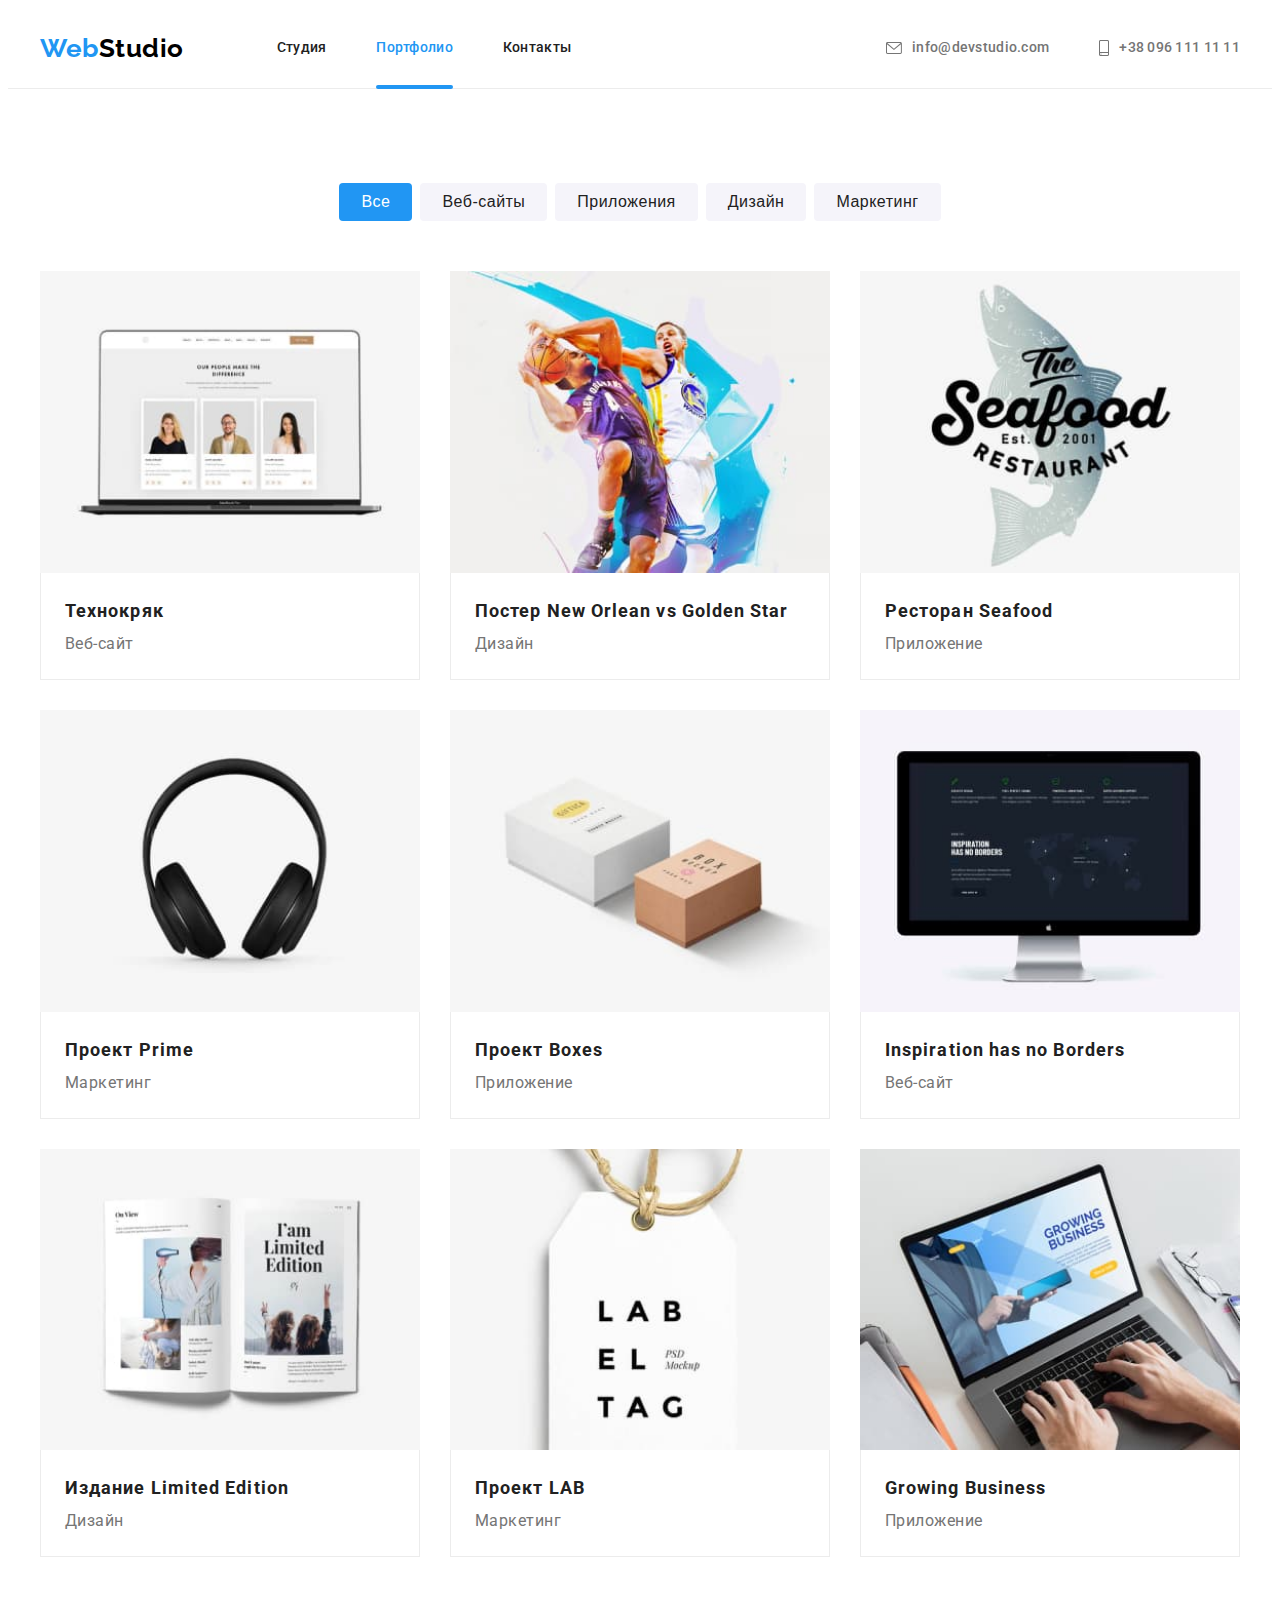
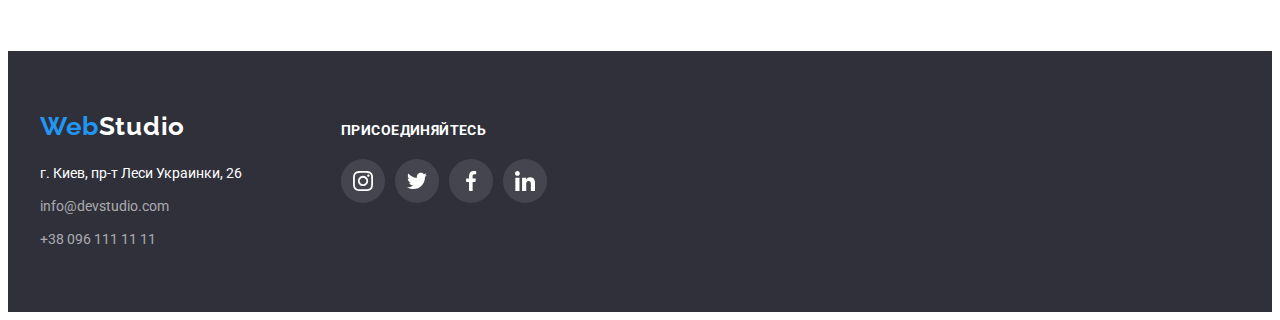
==== portfolio.html @ ef8dc524 "Initial commit" ====
<!DOCTYPE html>
<html lang="ru">
  <head>
    <meta charset="UTF-8" />
    <meta http-equiv="X-UA-Compatible" content="IE=edge" />
    <meta name="viewport" content="width=device-width, initial-scale=1.0" />
    <link rel="preconnect" href="https://fonts.googleapis.com" />
    <link rel="preconnect" href="https://fonts.gstatic.com" crossorigin />
    <link
      href="https://fonts.googleapis.com/css2?family=Raleway:wght@700&family=Roboto:wght@400;500;700;900&display=swap"
      rel="stylesheet"
    />
    <title>Portfolio</title>
    <link
      rel="stylesheet"
      href="https://cdnjs.cloudflare.com/ajax/libs/modern-normalize/1.1.0/modern-normalize.min.css"
      integrity="sha512-wpPYUAdjBVSE4KJnH1VR1HeZfpl1ub8YT/NKx4PuQ5NmX2tKuGu6U/JRp5y+Y8XG2tV+wKQpNHVUX03MfMFn9Q=="
      crossorigin="anonymous"
      referrerpolicy="no-referrer"
    />
    <link rel="stylesheet" href="./css/styles.css" />
  </head>

  <body>
    <header class="header">
      <div class="container">
        <nav class="header-nav">
          <a class="head-logo link" href="./">Web<span class="header-logo">Studio</span></a>
          <ul class="header-list list">
            <li class="header-item"><a class="header-nav-item link" href="./">Студия</a></li>
            <li class="header-item"><a class="header-nav-item link current" href="./portfolio.html">Портфолио</a></li>
            <li class="header-item"><a class="header-nav-item link" href="">Контакты</a></li>
          </ul>
        </nav>

        <ul class="header-list list">
          <li class="header-cont-item">
            <a class="header-contact link" href="mailto:info@devstudio.com">
              <svg class="header-icon" width="16" height="14">
                <use href="./images/icons.svg#icon-envelope"></use>
              </svg>
              info@devstudio.com
            </a>
          </li>
          <li class="header-cont-item">
            <a class="header-contact link" href="tel:+380961111111">
              <svg class="header-icon" width="10" height="16">
                <use href="./images/icons.svg#icon-smartphone"></use>
              </svg>
              +38 096 111 11 11
            </a>
          </li>
        </ul>
      </div>
    </header>

    <main>
      <section class="section">
        <div class="container">
          <h1 class="visually-hidden">Портфолио</h1>
          <ul class="portfolio-buttons list">
            <li class="portfolio-button-item">
              <button class="portfolio-button portfolio-current" type="button">Все</button>
            </li>
            <li class="portfolio-button-item"><button class="portfolio-button" type="button">Веб-сайты</button></li>
            <li class="portfolio-button-item"><button class="portfolio-button" type="button">Приложения</button></li>
            <li class="portfolio-button-item"><button class="portfolio-button" type="button">Дизайн</button></li>
            <li class="portfolio-button-item"><button class="portfolio-button" type="button">Маркетинг</button></li>
          </ul>

          <ul class="portfolio-list list">
            <li class="portfolio-item">
              <a class="portfolio-link link" href="">
                <div class="project-box">
                  <img src="./images/portfolio/technocrack.jpg" alt="Сайт технокряк" width="370" height="294" />

                  <p class="project-description">
                    Ресурс предлагает комплексные предложения с разным уровнем функционала и сервисов. Все это позволит
                    посетителю получить исчерпывающие сведения о компании или частном лице.
                  </p>
                </div>
                <div class="portfolio-info">
                  <h2 class="portfolio-title">Технокряк</h2>
                  <p class="portfolio-text">Веб-сайт</p>
                </div>
              </a>
            </li>
            <li class="portfolio-item">
              <a class="portfolio-link link" href="">
                <div class="project-box">
                  <img src="./images/portfolio/poster.jpg" alt="Постер баскетбольного матча" width="370" height="294" />

                  <p class="project-description">
                    Ресурс предлагает комплексные предложения с разным уровнем функционала и сервисов. Все это позволит
                    посетителю получить исчерпывающие сведения о компании или частном лице.
                  </p>
                </div>
                <div class="portfolio-info">
                  <h2 class="portfolio-title">Постер New Orlean vs Golden Star</h2>
                  <p class="portfolio-text">Дизайн</p>
                </div>
              </a>
            </li>
            <li class="portfolio-item">
              <a class="portfolio-link link" href="">
                <div class="project-box">
                  <img src="./images/portfolio/restaurant.jpg" alt="Лого ресторана" width="370" height="294" />

                  <p class="project-description">
                    Ресурс предлагает комплексные предложения с разным уровнем функционала и сервисов. Все это позволит
                    посетителю получить исчерпывающие сведения о компании или частном лице.
                  </p>
                </div>
                <div class="portfolio-info">
                  <h2 class="portfolio-title">Ресторан Seafood</h2>
                  <p class="portfolio-text">Приложение</p>
                </div>
              </a>
            </li>
            <li class="portfolio-item">
              <a class="portfolio-link link" href="">
                <div class="project-box">
                  <img src="./images/portfolio/project-prime.jpg" alt="Наушники" width="370" height="294" />

                  <p class="project-description">
                    Ресурс предлагает комплексные предложения с разным уровнем функционала и сервисов. Все это позволит
                    посетителю получить исчерпывающие сведения о компании или частном лице.
                  </p>
                </div>
                <div class="portfolio-info">
                  <h2 class="portfolio-title">Проект Prime</h2>
                  <p class="portfolio-text">Маркетинг</p>
                </div>
              </a>
            </li>
            <li class="portfolio-item">
              <a class="portfolio-link link" href="">
                <div class="project-box">
                  <img src="./images/portfolio/project-boxes.jpg" alt="Коробки" width="370" height="294" />

                  <p class="project-description">
                    Ресурс предлагает комплексные предложения с разным уровнем функционала и сервисов. Все это позволит
                    посетителю получить исчерпывающие сведения о компании или частном лице.
                  </p>
                </div>
                <div class="portfolio-info">
                  <h2 class="portfolio-title">Проект Boxes</h2>
                  <p class="portfolio-text">Приложение</p>
                </div>
              </a>
            </li>
            <li class="portfolio-item">
              <a class="portfolio-link link" href="">
                <div class="project-box">
                  <img src="./images/portfolio/inspiration.jpg" alt="Сайт вдохновение" width="370" height="294" />

                  <p class="project-description">
                    Ресурс предлагает комплексные предложения с разным уровнем функционала и сервисов. Все это позволит
                    посетителю получить исчерпывающие сведения о компании или частном лице.
                  </p>
                </div>
                <div class="portfolio-info">
                  <h2 class="portfolio-title" lang="en">Inspiration has no Borders</h2>
                  <p class="portfolio-text">Веб-сайт</p>
                </div>
              </a>
            </li>
            <li class="portfolio-item">
              <a class="portfolio-link link" href="">
                <div class="project-box">
                  <img src="./images/portfolio/magazine.jpg" alt="Статья в журнале" width="370" height="294" />

                  <p class="project-description">
                    Ресурс предлагает комплексные предложения с разным уровнем функционала и сервисов. Все это позволит
                    посетителю получить исчерпывающие сведения о компании или частном лице.
                  </p>
                </div>
                <div class="portfolio-info">
                  <h2 class="portfolio-title">Издание Limited Edition</h2>
                  <p class="portfolio-text">Дизайн</p>
                </div>
              </a>
            </li>
            <li class="portfolio-item">
              <a class="portfolio-link link" href="">
                <div class="project-box">
                  <img src="./images/portfolio/project-lab.jpg" alt="Маркетинговый проект" width="370" height="294" />

                  <p class="project-description">
                    Ресурс предлагает комплексные предложения с разным уровнем функционала и сервисов. Все это позволит
                    посетителю получить исчерпывающие сведения о компании или частном лице.
                  </p>
                </div>
                <div class="portfolio-info">
                  <h2 class="portfolio-title">Проект LAB</h2>
                  <p class="portfolio-text">Маркетинг</p>
                </div>
              </a>
            </li>
            <li class="portfolio-item">
              <a class="portfolio-link link" href="">
                <div class="project-box">
                  <img
                    src="./images/portfolio/application.jpg"
                    alt="Приложение растущий бизнес"
                    width="370"
                    height="294"
                  />

                  <p class="project-description">
                    Ресурс предлагает комплексные предложения с разным уровнем функционала и сервисов. Все это позволит
                    посетителю получить исчерпывающие сведения о компании или частном лице.
                  </p>
                </div>
                <div class="portfolio-info">
                  <h2 class="portfolio-title" lang="en">Growing Business</h2>
                  <p class="portfolio-text">Приложение</p>
                </div>
              </a>
            </li>
          </ul>
        </div>
      </section>
    </main>

    <footer class="footer">
      <div class="container">
        <div>
          <a class="foot-logo link" href="./">Web<span class="footer-logo">Studio</span></a>
          <address class="address">г. Киев, пр-т Леси Украинки, 26</address>
          <ul class="footer-list list">
            <li class="footer-item">
              <a class="footer-contact link" href="mailto:info@devstudio.com">info@devstudio.com</a>
            </li>
            <li class="footer-item"><a class="footer-contact link" href="tel:+380961111111">+38 096 111 11 11</a></li>
          </ul>
        </div>

        <div class="footer-soc">
          <h2 class="footer-soc-title">присоединяйтесь</h2>
          <ul class="footer-soc-list list">
            <li class="footer-soc-item">
              <a class="footer-soc-link link" href="" rel="noopener noreferrer nofollow">
                <svg class="footer-soc-icon" width="20" height="20">
                  <use href="./images/icons.svg#icon-instagram"></use>
                </svg>
              </a>
            </li>
            <li class="footer-soc-item">
              <a class="footer-soc-link link" href="" rel="noopener noreferrer nofollow">
                <svg class="footer-soc-icon" width="20" height="20">
                  <use href="./images/icons.svg#icon-twitter"></use>
                </svg>
              </a>
            </li>
            <li class="footer-soc-item">
              <a class="footer-soc-link link" href="" rel="noopener noreferrer nofollow">
                <svg class="footer-soc-icon" width="20" height="20">
                  <use href="./images/icons.svg#icon-facebook"></use>
                </svg>
              </a>
            </li>
            <li class="footer-soc-item">
              <a class="footer-soc-link link" href="" rel="noopener noreferrer nofollow">
                <svg class="footer-soc-icon" width="20" height="20">
                  <use href="./images/icons.svg#icon-linkedin"></use>
                </svg>
              </a>
            </li>
          </ul>
        </div>
      </div>
    </footer>
  </body>
</html>
---- css/styles.css ----
:root {
    --main-color: #212121;
    --second-color: #757575;
    --accent-color: #2196F3;
    --white-color: #FFFFFF;
    --main-title-color: #FFFFFF;
    --transition-time: 250ms;
    --cubic-func: cubic-bezier(0.4, 0, 0.2, 1);

    --item: 3;
    --space: 30px
}

p, h1, h2, h3, h4, h5, h6{
    margin: 0;
}

ul{
    margin: 0;
    padding-left: 0;
    padding: 0;
}

img{
    display: block;
    width: 100%;
    height: auto;
}

body{
    font-family: 'Roboto', sans-serif;
    
    color: var(--main-color);
    background-color: var(--white-color);
}

.list{
    list-style: none;
}

.link{
    text-decoration: none;
    display: block;
}

.container{
    width: 1200px;
    margin: 0 auto;
    padding-left: 15px;
    padding-right: 15px;
}

.visually-hidden {
    padding: 0;

    position: absolute;
    width: 1px;
    height: 1px;
    margin: -1px;
    border: 0; 
    white-space: nowrap;

    clip-path: inset(100%);
    clip: rect(0 0 0 0);
    overflow: hidden;
}

.section{
    padding-top: 94px;
    padding-bottom: 94px;
}

/* ----------Header----------*/

.header{
    border-bottom: 1px solid #ECECEC;
}

.head-logo, 
.foot-logo{
    font-family: 'Raleway';
    font-weight: 700;
    font-size: 26px;
    line-height: 1.19;
    letter-spacing: 0.02em;

    color: var(--accent-color);
}
.header-logo{
    color: #000000;
}

.header-nav-item{
    padding-top: 32px;
    padding-bottom: 32px;

    font-weight: 500;
    font-size: 14px;
    line-height: 1.14;
    letter-spacing: 0.02em;

    color: var(--main-color);
    position: relative;

    transition: color var(--transition-time) var(--cubic-func);
}

.header-nav-item:hover,
.header-nav-item:focus {
    color: var(--accent-color);
}

.header-item:not(:last-child){
    margin-right: 50px;
}

.header-list{
    display: flex;
    margin-left: auto;
}

.header-nav{
    display: flex;
    align-items: center;
}

.head-logo{
    margin-right: 93px;
}


.header-cont-item:not(:last-child){
    margin-right: 50px;
}

.header .container{
    display: flex;
    align-items: center;
}

.header-contact{
    display: flex;
    align-items: center;
    justify-content: center;
    padding-top: 10px;
    padding-bottom: 10px;

    font-weight: 500;
    font-size: 14px;
    line-height: 1.14;
    letter-spacing: 0.02em;

    color: var(--second-color);

    transition: color var(--transition-time) var(--cubic-func);
}

.header-icon{
    margin-right: 10px;

    fill: currentColor;
}

.header-contact:hover,
.header-contact:focus {
    color: var(--accent-color);
}

.current{
    color: var(--accent-color);
}

.current::after{
    content: "";
    position: absolute;
    display: block;

    bottom: -1px;
    width: 100%;
    height: 4px;
    
    background-color: var(--accent-color);
    border-radius: 2px;
}

/* ---------Footer----------*/

.footer {
    background-color: #2F303A;
    padding-top: 60px;
    padding-bottom: 60px;
}

.footer-logo{
    font-family: 'Raleway';
    font-weight: 700;
    font-size: 26px;
    line-height: 1.19;
    letter-spacing: 0.03em;
    
    color: var(--white-color);
}

.address{
    margin-top: 20px;

    font-style: normal;
    font-size: 14px;
    line-height: 1.71;

    color: var(--white-color);
    
}

.footer-contact{
    font-size: 14px;
    line-height: 1.71;

    color: rgba(255, 255, 255, 0.6);

    transition: color var(--transition-time) var(--cubic-func);
}
.footer-contact:hover,
.footer-contact:focus {
    color: var(--accent-color);
}

.footer-list{
    margin-top: 9px;
    width: 231px;
}

.footer-item:not(:first-child){
    margin-top: 9px;
}

.footer-soc-title{
    margin-bottom: 20px;

    font-weight: 700;
    font-size: 14px;
    line-height: 1.14;
    letter-spacing: 0.03em;
    text-transform: uppercase;
    
    color: var(--white-color);
}

.footer .container{
    display: flex;
}

.footer-soc{
    margin-top: 12px;
    margin-left: 70px;

    height: 80px;
}

.footer-soc-list {
    display: flex;
    justify-content: center;
}

.footer-soc-item {
    width: 44px;
    height: 44px;
}

.footer-soc-item:not(:last-child) {
    margin-right: 10px;
}

.footer-soc-link {
    display: flex;
    align-items: center;
    justify-content: center;

    height: 100%;
    width: 100%;
    border-radius: 50%;
    background-color: rgba(255, 255, 255, 0.1);
    color: var(--white-color);

    transition: background-color var(--transition-time) var(--cubic-func);
}

.footer-soc-icon {
    fill: currentColor;
}

.footer-soc-link:hover,
.footer-soc-link:focus {
    background-color: var(--accent-color);
}


/* ----------Hero----------*/

.hero {
    padding-top: 200px;
    padding-bottom: 200px;
    margin: 0 auto;

    max-width: 1600px;
    min-height: 600px;

    background-color: #2F303A;
    background-image: linear-gradient(rgba(47, 48, 58, 0.4), rgba(47, 48, 58, 0.4)), url("../images/studio/hero-bg.jpg");
    background-repeat: no-repeat;
    background-position: center;
    background-size: cover;  
}

.hero-title{
    margin: 0 auto;
    margin-bottom: 30px;

    font-weight: 900;
    font-size: 44px;
    line-height: 1.36;

    text-align: center;
    letter-spacing: 0.06em;
    text-transform: uppercase;
    color: var(--main-title-color);
    max-width: 696px;
    
}

.hero-button{
    display: block;
    margin: 0 auto;

    font-weight: 700;
    font-size: 16px;
    line-height: 1.87;
    letter-spacing: 0.06em;

    color: var(--white-color);
    background-color: var(--accent-color);
    border-radius: 4px;
    cursor: pointer;
    border: none;
    min-width: 200px;
    min-height: 50px;
    
    transition: box-shadow var(--transition-time) var(--cubic-func),
    background-color var(--transition-time) var(--cubic-func);
}

.hero-button:hover,
.hero-button:focus{
    background-color: #188CE8;
    box-shadow: 0px 4px 4px rgba(0, 0, 0, 0.15);
}


/* ----------Benefits----------- */

.benefits{
    padding-bottom: 47px;
}

.behefits-list{
    display: flex;
    margin: calc(-1 * var(--space) / 2);
}

.benefits-item{
    --item: 4;
    flex-basis: calc(100% / var(--item) - var(--space));
    margin: calc(var(--space) / 2);
}

.benefits-icon-container{
    display: flex;
    align-items: center;
    justify-content: center;
    margin-bottom: 30px;

    width: 100%;
    min-height: 120px;
    
    background-color: #F5F4FA;
    border-radius: 4px;
}

.benefits-item-title{
    margin-bottom: 10px;

    font-weight: 700;
    font-size: 14px;
    line-height: 1.14;
    letter-spacing: 0.03em;
    text-transform: uppercase;

    color: var(--main-color);
    
}

.benefits-text{
    font-size: 14px;
    line-height: 1.71;
    letter-spacing: 0.03em;

    color: var(--second-color);
    width: 270px;
}


/* ----------Work----------- */

.work{
    padding-top: 47px;
}

.work-list{
    display: flex;
    margin: calc(-1 * var(--space) / 2);
}

.work-item{
    flex-basis: calc(100% / var(--item) - var(--space));
    margin: calc(var(--space) / 2);

    padding-right: 0;

    position: relative;
}

.work-description{
    display: flex;
    align-items: center;
    justify-content: center;

    position: absolute;
    bottom: 0;

    width: 100%;
    min-height: 70px;

    background-color: rgba(47, 48, 58, 0.8);
}

.work-description-title{
    font-weight: 700;
    font-size: 14px;
    line-height: 1.14;
    text-align: center;
    letter-spacing: 0.03em;
    text-transform: uppercase;
    
    color: var(--white-color);
}

.section-title{
    margin-bottom: 50px;

    font-weight: 700;
    font-size: 36px;
    line-height: 1.17;
    text-align: center;
    letter-spacing: 0.03em;

    color: var(--main-color);
    
}

/* ----------Team----------- */

.team{
    background-color: #F5F4FA;
}

.team-list{
    display: flex;
    margin: calc(-1 * var(--space) / 2);
}

.team-item{
    --item: 4;
    flex-basis: calc(100% / var(--item) - var(--space));
    margin: calc(var(--space) / 2);

    background-color: #FFFFFF;
    box-shadow: 0px 1px 3px rgba(0, 0, 0, 0.12), 0px 1px 1px rgba(0, 0, 0, 0.14), 0px 2px 1px rgba(0, 0, 0, 0.2);
    border-radius: 0px 0px 4px 4px;
}

.team-title{
    margin-bottom: 10px;

    font-weight: 500;
    font-size: 16px;
    line-height: 1.19;
    letter-spacing: 0.03em;

    color: var(--main-color);
    
}

.team-info {
    padding-top: 30px;
    text-align: center;
    padding-bottom: 30px;
    padding-left: 10px;
    padding-right: 10px;
}

.team-text{
    margin-bottom: 16px;

    font-size: 16px;
    line-height: 1.19;
    letter-spacing: 0.03em;

    color: var(--second-color);
}

.team-soc-list{
    display: flex;
    justify-content: center;
}

.team-soc-item{
    width: 44px;
    height: 44px;
}

.team-soc-item:not(:last-child){
    margin-right: 10px;
}

.team-soc-link{
    display: flex;
    align-items: center;
    justify-content: center;

    height: 100%;
    width: 100%;
    border-radius: 50%;
    color: #AFB1B8;

    transition: color var(--transition-time) var(--cubic-func),
    background-color var(--transition-time) var(--cubic-func);
}

.team-soc-icon{
    fill: currentColor;
}

.team-soc-link:hover,
.team-soc-link:focus{
    background-color: var(--accent-color);
    color: var(--white-color)
}

/* ----------Clients------------ */

.clients-list{
    display: flex;
    justify-content: center;
    align-items: center;
}

.client-item:not(:last-child){
    margin-right: 30px;
}

.client-item{
    min-width: 170px;
    height: 92px;
}

.client-link{
    display: flex;
    justify-content: center;
    align-items: center;

    width: 100%;
    height: 100%;
    border: 1px solid #AFB1B8;
    border-radius: 4px;
    color: #AFB1B8;

    transition: color var(--transition-time) var(--cubic-func),
    border var(--transition-time) var(--cubic-func);
}

.client-icon{
    fill: currentColor;
}

.client-link:hover,
.client-link:focus{
    border: 1px solid var(--accent-color);
    color: var(--accent-color);
}

/* ----------Portfolio----------- */

.portfolio{
    padding-top: 97px;
    padding-bottom: 91px;
}

.portfolio-buttons{
    display: flex;
    justify-content: center;
    margin-bottom: 50px;
}

.portfolio-button{
    padding: 6px 22px 6px 22px;

    background-color: #F5F4FA;
    border-radius: 4px;
    font-weight: 500;
    font-size: 16px;
    line-height: 1.62;
    letter-spacing: 0.03em;

    color: var(--main-color);
    border: none;
    
    transition: box-shadow var(--transition-time) var(--cubic-func),
     background-color var(--transition-time) var(--cubic-func),
     color var(--transition-time) var(--cubic-func);
}

.portfolio-button-item:not(:last-child) {
    margin-right: 8px;
}

.portfolio-button:hover, 
.portfolio-button:focus{
    box-shadow: 0px 3px 1px rgba(0, 0, 0, 0.1), 0px 1px 2px rgba(0, 0, 0, 0.08), 0px 2px 2px rgba(0, 0, 0, 0.12);
    background-color: var(--accent-color);
    color: var(--white-color);
    cursor: pointer;
}

.portfolio-current{
    background-color: var(--accent-color);
    color: var(--white-color);
}

.portfolio-info{
    padding: 20px 24px;

    border-bottom: 1px solid #ECECEC;
    border-left: 1px solid #ECECEC;
    border-right: 1px solid #ECECEC;
}

.portfolio-list{
    display: flex;
    flex-wrap: wrap;
    margin: calc(-1 * var(--space) / 2);
}

.portfolio-item{
    flex-basis: calc(100% / var(--item) - var(--space));
    margin: calc(var(--space) / 2);
}

.portfolio-link{
    transition: box-shadow var(--transition-time) var(--cubic-func);
}

.portfolio-link:hover,
.portfolio-link:focus{
    box-shadow: 0px 1px 1px rgba(0, 0, 0, 0.12), 0px 4px 4px rgba(0, 0, 0, 0.06), 1px 4px 6px rgba(0, 0, 0, 0.16);
}

.portfolio-link:hover .project-description,
.portfolio-link:focus .project-description {
    transform: translateY(0);
}

.project-box{
    position: relative;
    overflow: hidden;
}

.project-description{
    display: flex;
    justify-content: center;
    align-items: center;

    position: absolute;
    top: 0;

    padding-left: 24px;

    height: 100%;
    width: 100%;

    font-size: 18px;
    line-height: 1.56;
    letter-spacing: 0.03em;
    
    transform: translateY(101%);
    transition: transform var(--transition-time) var(--cubic-func);

    color: var(--white-color);
    background-color: rgba(33, 150, 243, 0.9);
}

.portfolio-title{
    font-weight: 700;
    font-size: 18px;
    line-height: 2.0;
    letter-spacing: 0.06em;

    color: var(--main-color);
}

.portfolio-text{
    font-size: 16px;
    line-height: 1.87;
    letter-spacing: 0.03em;

    color: var(--second-color);
}

/* -----------Backdrop----------- */
.backdrop{
    position: fixed;

    top: 0;
    left: 0;

    width: 100%;
    height: 100%;

    transition: opacity var(--transition-time) linear, visibility var(--transition-time) linear;

    background-color: rgba(0, 0, 0, 0.2);
}

.backdrop.is-hidden .modal{
    transform: translate(-50%, -50%) scale(3);
}

.modal{
    position: absolute;

    top: 50%;
    left: 50%;

    transform: translate(-50%, -50%) scale(1);
    transition: transform var(--transition-time) linear;
    
    width: 528px;
    min-height: 581px;

    background-color: var(--white-color);
    box-shadow: 0px 1px 3px rgba(0, 0, 0, 0.12), 0px 1px 1px rgba(0, 0, 0, 0.14), 0px 2px 1px rgba(0, 0, 0, 0.2);
    border-radius: 4px
}

.modal-close-btn{
    display: flex;
    align-items: center;
    justify-content: center;

    position: absolute;

    top: 8px;
    right: 8px;

    width: 30px;
    height: 30px;

    border-radius: 50%;
    border: 1px solid rgba(0, 0, 0, 0.1);
    background-color: var(--white-color);

    cursor: pointer;
}

.is-hidden{
    opacity: 0;
    visibility: hidden;
    pointer-events: none;
}
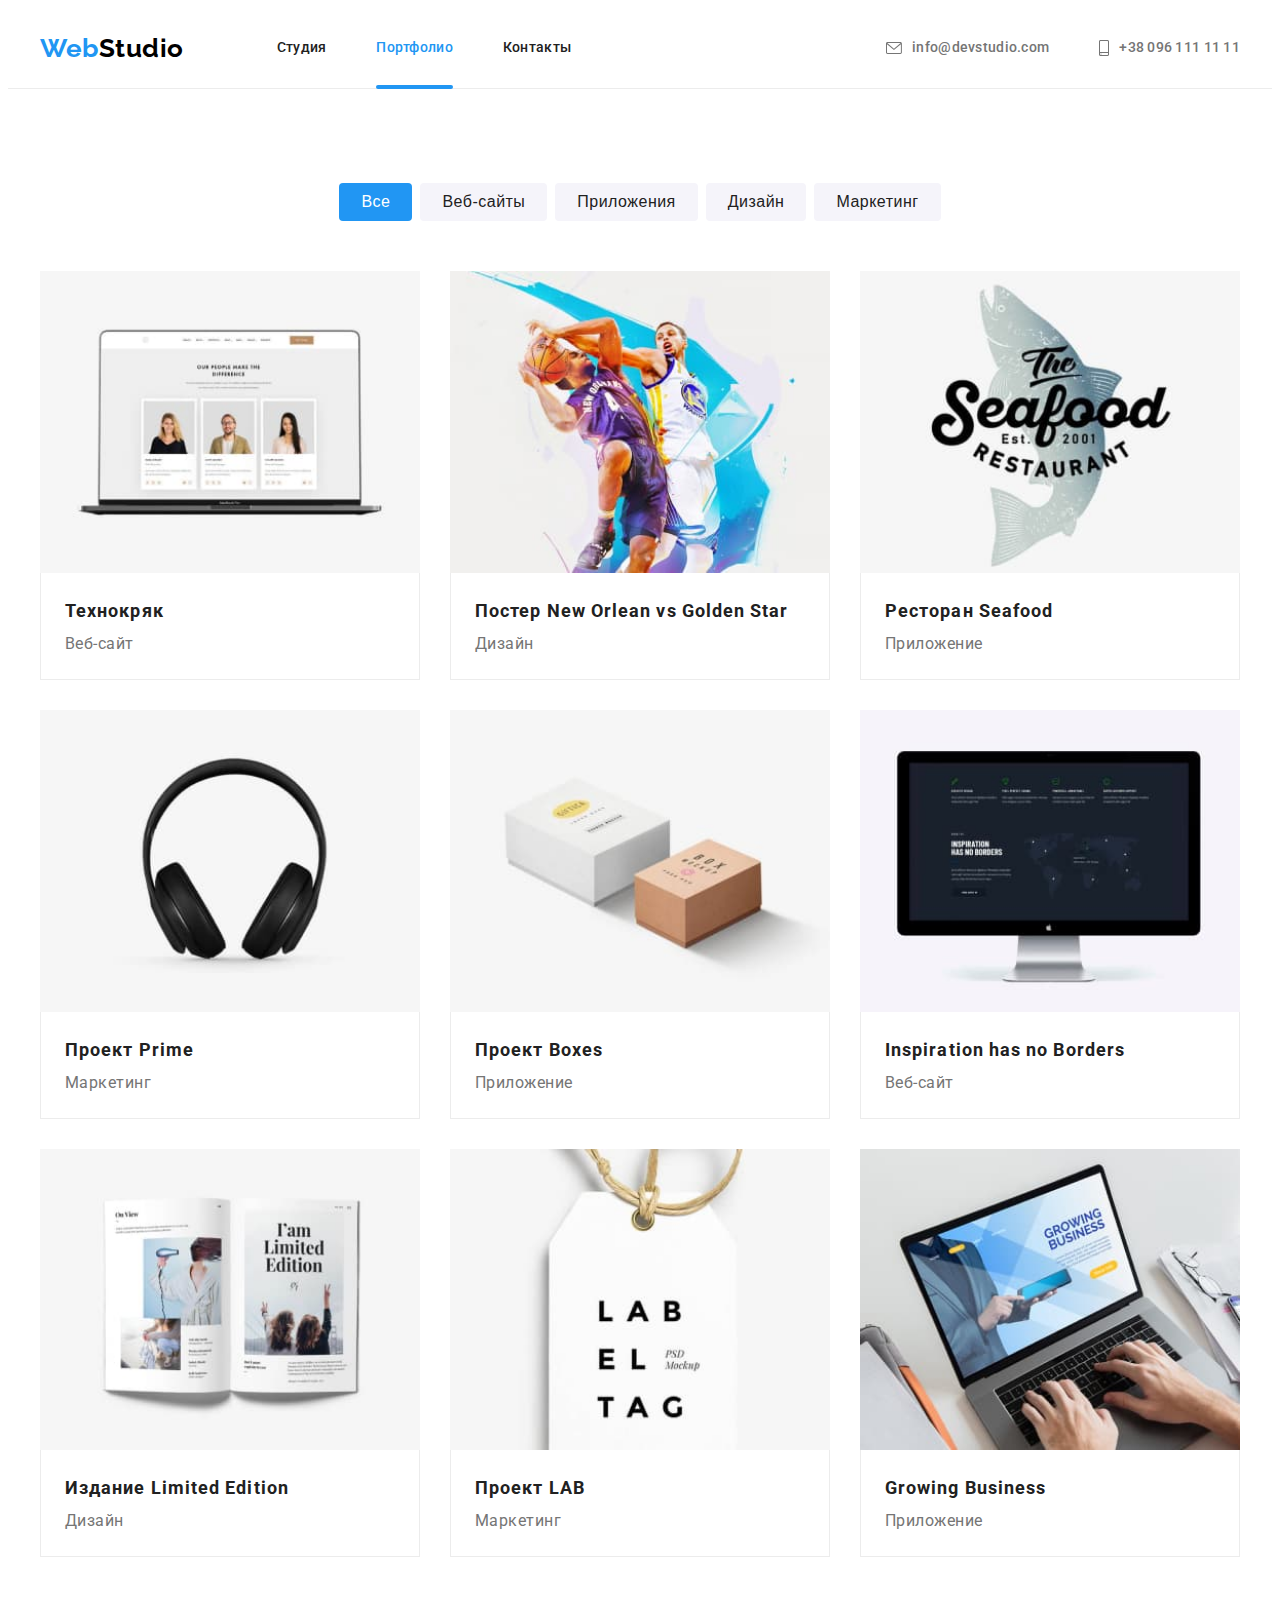
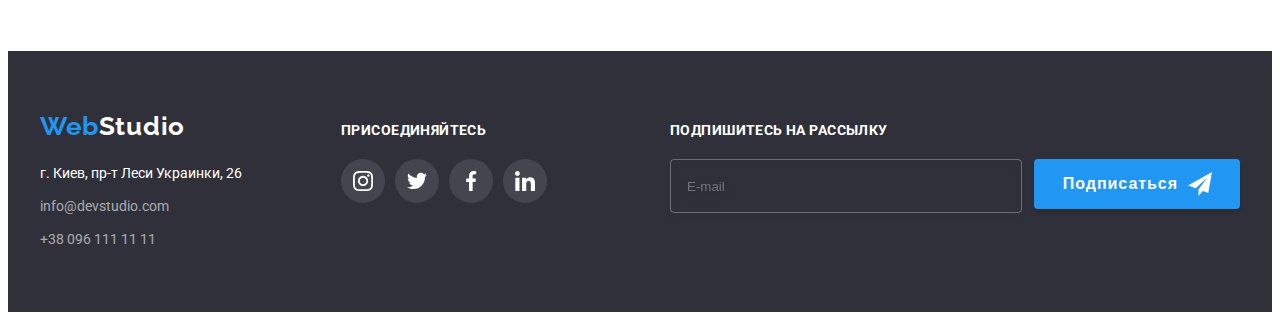
==== commit 41d2a1ac: "footer input" ====
--- a/portfolio.html
+++ b/portfolio.html
@@ -269,6 +269,25 @@
             </li>
           </ul>
         </div>
+
+        <form class="footer-email-box">
+          <h2>Подпишитесь на рассылку</h2>
+          <div class="footer-email-wrap">
+            <input
+              class="footer-email-input"
+              type="email"
+              name="subscribe-email"
+              id="subscribe-email"
+              placeholder="E-mail"
+            />
+            <div class="footer-email-svg">
+              <button type="submit">Подписаться</button>
+              <svg class="footer-email-icon" width="24" height="24">
+                <use href="./images/icons.svg#icon-send"></use>
+              </svg>
+            </div>
+          </div>
+        </form>
       </div>
     </footer>
   </body>
--- a/css/styles.css
+++ b/css/styles.css
@@ -295,6 +295,90 @@
 }
 
 
+.footer-email-box{
+    margin-top: 12px;
+    margin-left: auto;
+
+    width: 570px;
+}
+
+.footer-email-box h2{
+    margin-bottom: 20px;
+
+    font-weight: 700;
+    font-size: 14px;
+    line-height: 1.14;
+    letter-spacing: 0.03em;
+    text-transform: uppercase;
+    
+    color: var(--white-color);
+}
+
+.footer-email-wrap{
+    display: flex;
+}
+
+.footer-email-wrap input{
+    display: block;
+    margin-right: 12px;
+    padding-left: 16px;
+
+    width: 100%;
+    height: 50px;
+
+    transition: border-color var(--transition-time) var(--cubic-func);
+
+    color: var(--white-color);
+    background-color: transparent;
+    border: 1px solid rgba(255, 255, 255, 0.3);
+    filter: drop-shadow(0px 4px 4px rgba(0, 0, 0, 0.15));
+    border-radius: 4px;
+    outline: none;
+}
+
+.footer-email-wrap input:focus{
+    border-color: var(--accent-color);
+}
+
+.footer-email-svg{
+    position: relative;
+}
+
+.footer-email-icon{
+    position: absolute;
+    top: 13px;
+    right: 28px;
+}
+
+.footer-email-wrap button{
+    margin-left: auto;
+    padding: 10px 62px 10px 29px;
+
+    min-width: 200px;
+    height: 50px;
+
+    font-weight: 700;
+    font-size: 16px;
+    line-height: 1.87;
+    letter-spacing: 0.06em;
+
+    transition: background-color var(--transition-time) var(--cubic-func);
+
+    color: var(--white-color);
+    background-color: var(--accent-color);
+    box-shadow: 0px 4px 4px rgba(0, 0, 0, 0.15);
+    border-radius: 4px;
+    border: none;
+    cursor: pointer;
+}
+
+.footer-email-wrap button:hover, 
+.footer-email-wrap button:focus{
+    background-color: #188CE8;
+}
+
+
+
 /* ----------Hero----------*/
 
 .hero {
@@ -746,9 +830,10 @@
 
 .modal{
     position: absolute;
-
     top: 50%;
     left: 50%;
+
+    padding: 40px;
 
     transform: translate(-50%, -50%) scale(1);
     transition: transform var(--transition-time) linear;
@@ -785,4 +870,173 @@
     opacity: 0;
     visibility: hidden;
     pointer-events: none;
+}
+
+.modal-title{
+    margin-bottom: 12px;
+
+    font-weight: 700;
+     font-size: 20px;
+    line-height: 1.15;
+    text-align: center;
+    letter-spacing: 0.03em;
+    
+    color: #212121;
+}
+
+.modal-field{
+    margin-bottom: 10px;
+}
+
+.modal-label{
+    display: block;
+    margin-bottom: 4px;
+
+    font-size: 12px;
+    line-height: 14px;
+    letter-spacing: 0.01em;
+    
+    color: var(--second-color);
+}
+
+.input-wrap{
+    position: relative;
+}
+
+.modal-input{
+    padding-left: 42px;
+
+    width: 100%;
+    height: 40px;
+
+    transition: border-color var(--transition-time) var(--cubic-func);
+
+    background-color: transparent;
+    border: 1px solid rgba(33, 33, 33, 0.2);
+    border-radius: 4px;
+    outline: transparent;
+}
+
+.modal-input:focus{
+    border-color: var(--accent-color);
+}
+
+.modal-input:focus + .input-icon{
+    fill: var(--accent-color);
+}
+
+.input-icon{
+    position: absolute;
+    left: 0;
+    top: 50%;
+    margin-left: 12px;
+
+    transition: fill var(--transition-time) var(--cubic-func);
+    transform: translateY(-50%);
+
+    fill: var(--main-color);
+}
+
+.modal-field-label{
+    margin-bottom: 20px;
+}
+
+.modal-area{
+    padding: 12px 16px;
+
+    width: 100%;
+    height: 120px;
+
+    outline: transparent;
+    border: 1px solid rgba(33, 33, 33, 0.2);
+    border-radius: 4px;
+
+    resize: none;
+}
+
+.modal-area::placeholder{
+    transition: border-color var(--transition-time) var(--cubic-func);
+
+    font-size: 14px;
+    line-height: 1.14;
+    letter-spacing: 0.01em;
+    
+    color: rgba(117, 117, 117, 0.5);
+}
+
+.modal-area:focus{
+    border-color: var(--accent-color);
+}
+
+.modal-checkbox-wrap{
+    margin-bottom: 30px;
+}
+
+.input-check:checked + .check-text span{
+    border: none;
+    background-color: var(--accent-color);
+}
+
+.input-check:checked + .check-text svg {
+    fill: var(--white-color);
+}
+
+.check-text{
+    display: flex;
+    align-items: center;
+
+    font-size: 14px;
+    line-height: 1.71;
+    letter-spacing: 0.03em;
+    
+    color: var(--second-color);
+}
+
+.check-text span{
+    display: flex;
+    align-items: center;
+    justify-content: center;
+    
+    margin-right: 8px;
+    margin-left: 12px;
+    
+    width: 16px;
+    height: 15px;
+
+    transition: backgroung-color var(--transition-time) var(--cubic-func);
+    
+    border: 2px solid #000;
+    border-radius: 2px
+}
+
+.check-icon{
+    fill: transparent;
+    transition: fill var(--transition-time) var(--cubic-func);
+}
+
+.check-text a{
+    color: var(--accent-color);
+    text-decoration-line: underline;
+}
+
+.modal-btn{
+    display: block;
+    margin: 0 auto;
+
+    min-width: 200px;
+    min-height: 50px;
+
+    transition: background-color var(--transition-time) var(--cubic-func);
+
+    color: var(--white-color);
+    background-color: var(--accent-color);
+    box-shadow: 0px 4px 4px rgba(0, 0, 0, 0.15);
+    border: none;
+    border-radius: 4px;
+
+    cursor: pointer;
+}
+.modal-btn:hover, 
+.modal-btn:focus{
+    background-color: #188CE8;
 }